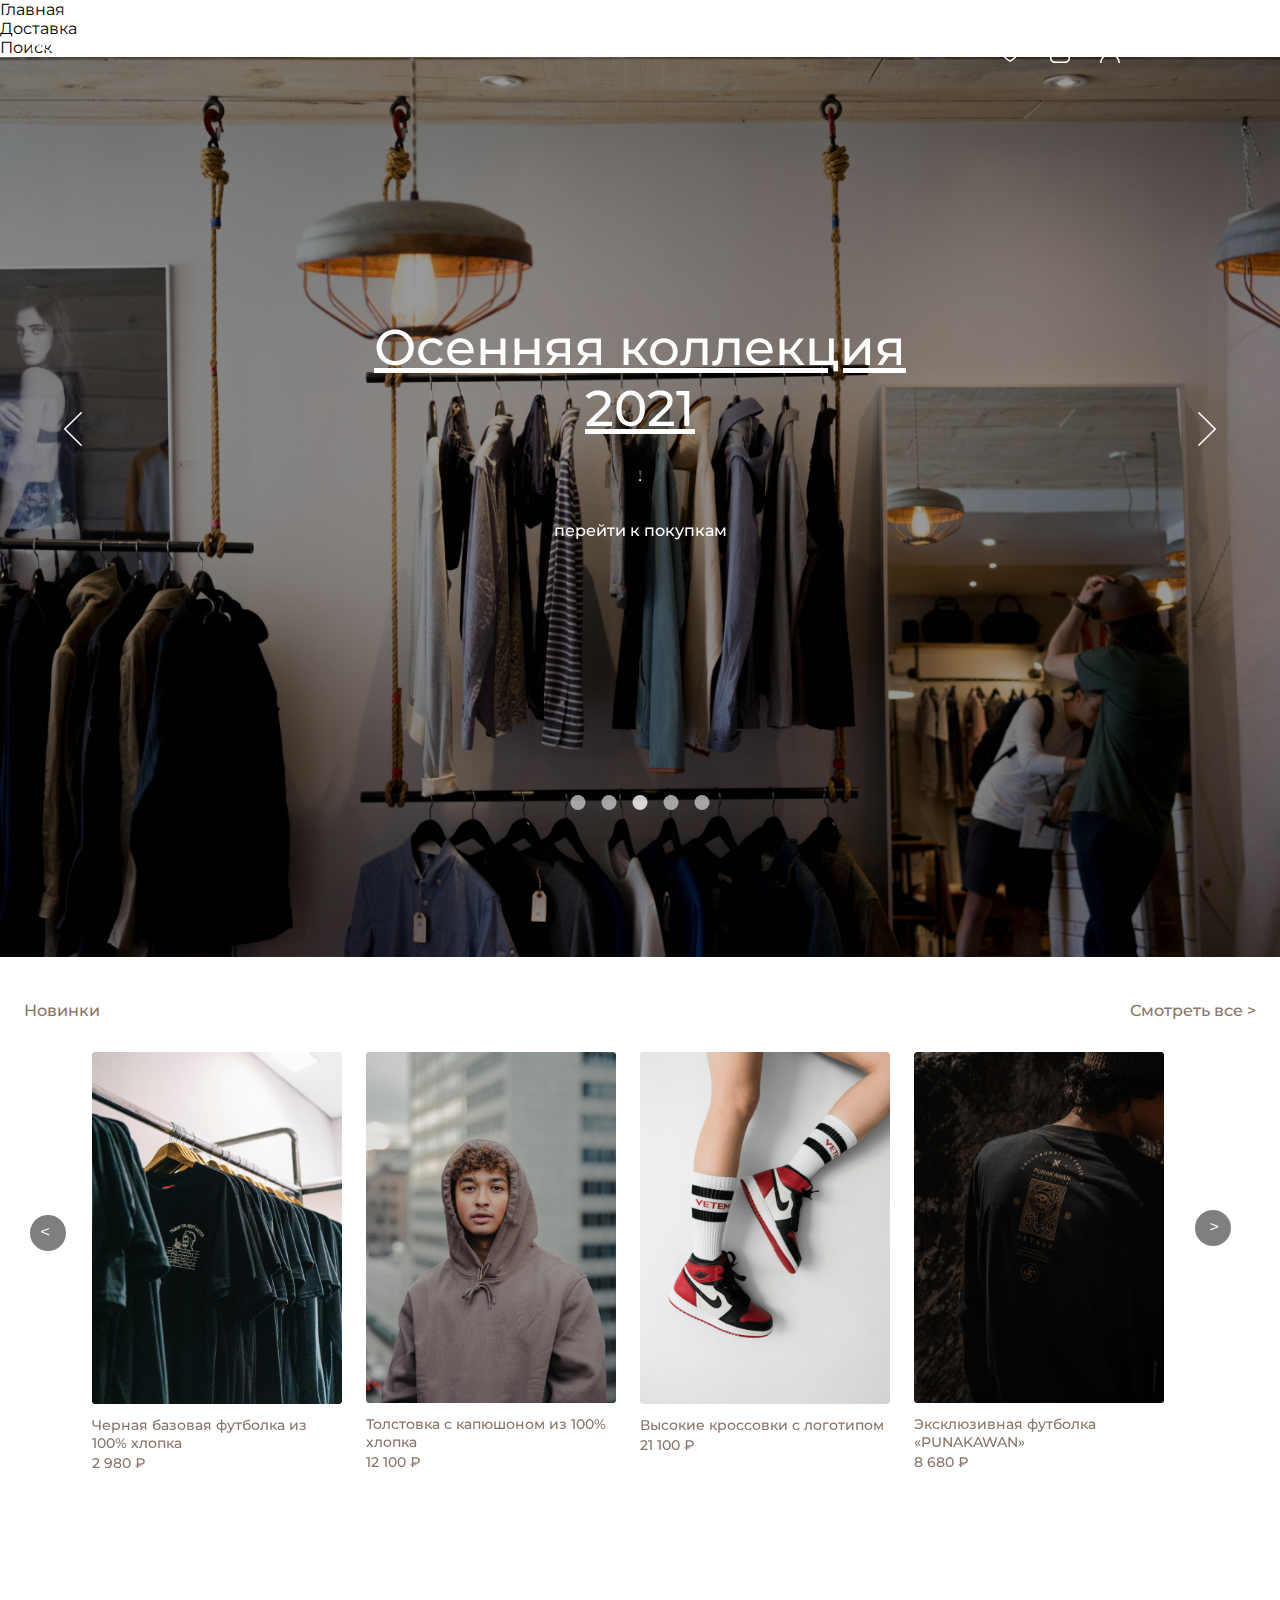
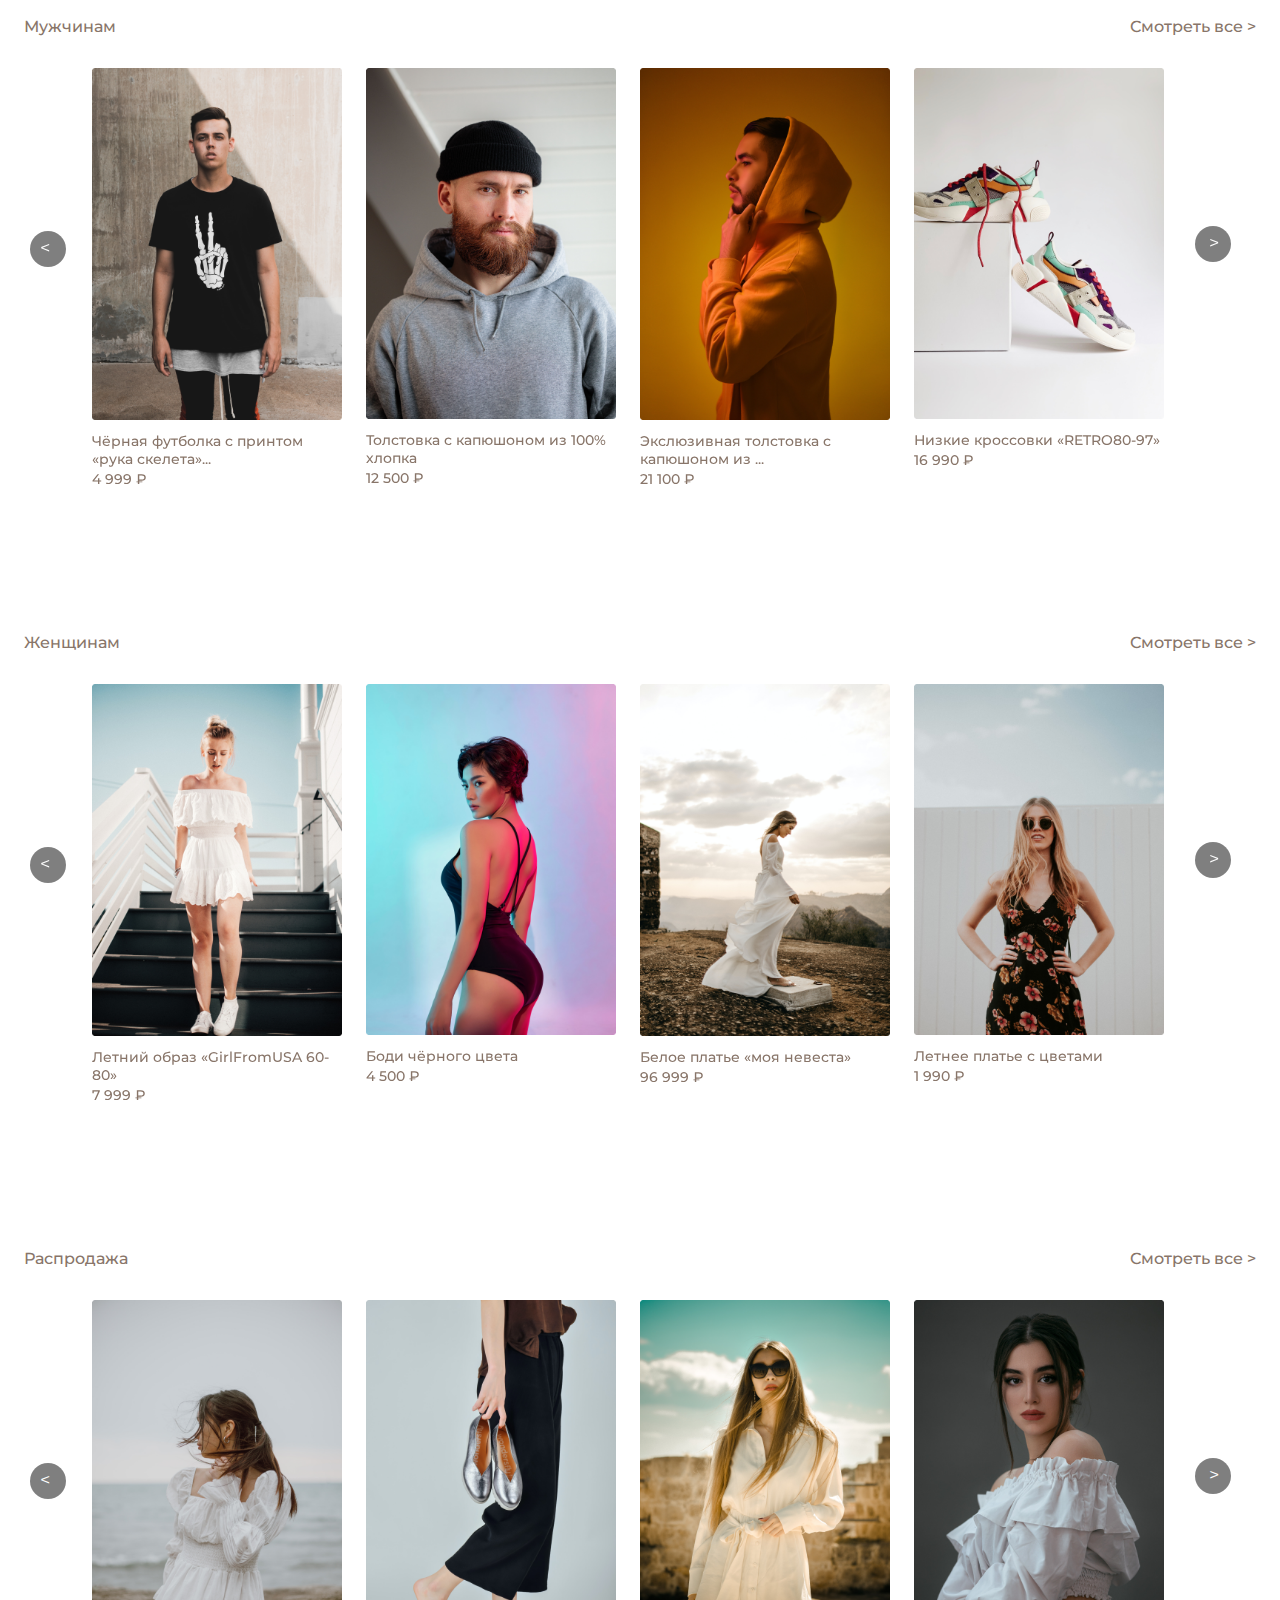
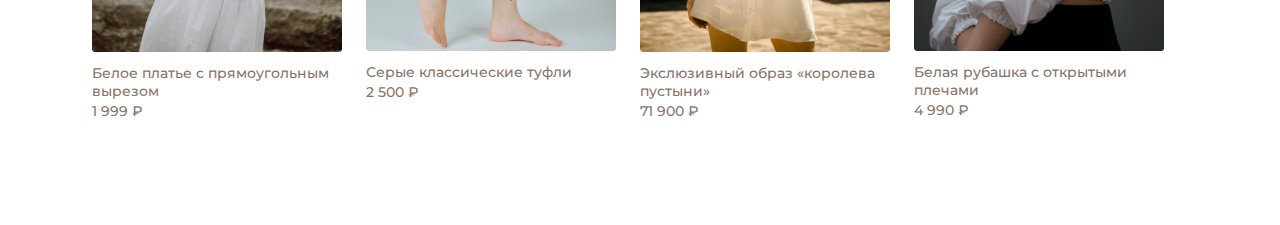
==== 2/3/index.html @ f9d37bdc "fp[df[df" ====
<!DOCTYPE html>
<html lang="ru">
<head>
    <meta charset="UTF-8">
    <meta name="viewport" content="width=device-width, initial-scale=1.0">
    <link rel="shortcut icon" href="favivon.ico" type="image/x-icon">
    <link rel="stylesheet" href="./assets/css/style.css">
    <link rel="stylesheet" href="https://cdnjs.cloudflare.com/ajax/libs/font-awesome/6.5.2/css/all.min.css" integrity="sha512-SnH5WK+bZxgPHs44uWIX+LLJAJ9/2PkPKZ5QiAj6Ta86w+fsb2TkcmfRyVX3pBnMFcV7oQPJkl9QevSCWr3W6A==" crossorigin="anonymous" referrerpolicy="no-referrer" />
    <script src="./assets/js/index.js" defer></script>
    <title>F*ckstore</title>
</head>
<body>
    <div class="burger">
        <div class="container--full burger__content">
          <ul class="burger__nav-list">
            <li>
              <a href="#">
                Главная
              </a>
            </li>
            <li>
              <a href="#">
                Доставка
              </a>
            </li>
            <li>
              <a href="#">
                Поиск
              </a>
            </li>
          </ul>
        </div>
    </div>
    <header>

        <div class="header-wrapper contaner">

            <nav class="header-nav">
                <a href="#">Новинки</a>
                <a href="#">Женщинам</a>
                <a href="#">Мужчинам</a>
                <a href="#">Распродажа</a>
            </nav>

            <div class="header-logo">
                <h1>F*CKSTORE</h1>
            </div>

            <div class="header-icons">
                <div class="header-icon">
                    <img src="./assets/img/icons/heart.svg" alt="heart">
                </div>
                <div class="header-icon">
                    <img src="./assets/img/icons/user.svg" alt="user">
                </div>
                <div class="header-icon">
                    <img src="./assets/img/icons/basket.svg" alt="basket">
                </div>
            </div>

            <div class="header-burger">
                <img src="./assets/img/icons/burger.svg" alt="burger">
            </div>

        </div>

    </header>

    <div class="banner">

        <div class="banner-photo">
            <img src="./assets/img/banner/banner.jpg" alt="banner-photo">
        </div>

        <div class="banner-content container">
            <h1>Осенняя коллекция 2021</h1>

            <hr>

            <a href="#">перейти к покупкам</a>

            
        </div>
        <div class="arrows">
            <div class="arrow">
                <img src="assets/img/banner/left.svg" alt="arrow">
            </div>
            <div class="arrow">
                <img src="assets/img/banner/right.svg" alt="arrow">
            </div>
        </div>
        <div class="points">
            <div class="point"></div>
            <div class="point"></div>
            <div class="point"></div>
            <div class="point"></div>
            <div class="point"></div>
        </div>



    </div>

    <main>
        <section id="newProducts" class="newProducts-wrapper container">
           
            <div class="newProducts-header">
                <p>Новинки</p>
                <a href="#">Смотреть все ></a>
            </div>

            <div class="products">
                <div class="product">
                    <div class="product-photo">
                        <img src="assets/img/products/product_1.png" alt="product">
                    </div>
                    <div class="product-content">
                        <p>Черная базовая футболка из 100% хлопка</p>
                        <p>2 980 ₽</p>
                    </div>
                </div>
                <div class="product">
                    <div class="product-photo">
                        <img src="./assets/img/products/product_2.png" alt="product">
                    </div>
                    <div class="product-content">
                        <p>Белая толстовка с капюшоном и логотипом</p>
                        <p>7 980 ₽</p>
                    </div>
                </div>
                <div class="product">
                    <div class="product-photo">
                        <img src="./assets/img/products/product_3.png" alt="product">
                    </div>
                    <div class="product-content">
                        <p>Толстовка с капюшоном из 100% хлопка</p>
                        <p>12 100 ₽</p>
                    </div>
                </div>
                <div class="product">
                    <div class="product-photo">
                        <img src="./assets/img/products/product_4.png" alt="product">
                    </div>
                    <div class="product-content">
                        <p>Высокие кроссовки с логотипом</p>
                        <p>21 100 ₽</p>
                    </div>
                </div>
                <div class="product">
                    <div class="product-photo">
                        <img src="./assets/img/products/product_5.png" alt="product">
                    </div>
                    <div class="product-content">
                        <p>Эксклюзивная футболка «PUNAKAWAN»</p>
                        <p>8 680 ₽</p>
                    </div>
                </div>
                <div class="arrows">
                    <div class="arrow"><</div>
                    <div class="arrow">></div>
                </div>
            </div>
        </section>
        <section id="newProducts" class="newProducts-wrapper container">
           
            <div class="newProducts-header">
                <p>Мужчинам</p>
                <a href="#">Смотреть все ></a>
            </div>

            <div class="products">
                <div class="product">
                    <div class="product-photo">
                        <img src="assets/img/products/product_6.png" alt="product">
                    </div>
                    <div class="product-content">
                        <p>Чёрная футболка с принтом «рука скелета»...</p>
                        <p>4 999 ₽</p>
                    </div>
                </div>
                <div class="product">
                    <div class="product-photo">
                        <img src="assets/img/products/product_7.png" alt="product">
                    </div>
                    <div class="product-content">
                        <p>Белая толстовка с капюшоном и надписью...</p>
                        <p>6 199 ₽</p>
                    </div>
                </div>
                <div class="product">
                    <div class="product-photo">
                        <img src="assets/img/products/product_8.png" alt="product">
                    </div>
                    <div class="product-content">
                        <p>Толстовка с капюшоном из 100% хлопка</p>
                        <p>12 500 ₽</p>
                    </div>
                </div>
                <div class="product">
                    <div class="product-photo">
                        <img src="assets/img/products/product_9.png" alt="product">
                    </div>
                    <div class="product-content">
                        <p>Экслюзивная толстовка с капюшоном из ...</p>
                        <p>21 100 ₽</p>
                    </div>
                </div>
                <div class="product">
                    <div class="product-photo">
                        <img src="assets/img/products/product_10.png" alt="product">
                    </div>
                    <div class="product-content">
                        <p>Низкие кроссовки «RETRO80-97»</p>
                        <p>16 990 ₽</p>
                    </div>
                </div>
                <div class="arrows">
                    <div class="arrow"><</div>
                    <div class="arrow">></div>
                </div>
            </div>
        </section>
        <section id="newProducts" class="newProducts-wrapper container">
           
            <div class="newProducts-header">
                <p>Женщинам</p>
                <a href="#">Смотреть все ></a>
            </div>

            <div class="products">
                <div class="product">
                    <div class="product-photo">
                        <img src="assets/img/products/product_11.png" alt="product">
                    </div>
                    <div class="product-content">
                        <p>Летний образ «GirlFromUSA 60-80»</p>
                        <p>7 999 ₽</p>
                    </div>
                </div>
                <div class="product">
                    <div class="product-photo">
                        <img src="assets/img/products/product_12.png" alt="product">
                    </div>
                    <div class="product-content">
                        <p>Эксклюзивное платье «с любовью из Росс...</p>
                        <p>9 199 ₽</p>
                    </div>
                </div>
                <div class="product">
                    <div class="product-photo">
                        <img src="assets/img/products/product_13.png" alt="product">
                    </div>
                    <div class="product-content">
                        <p>Боди чёрного цвета</p>
                        <p>4 500 ₽</p>
                    </div>
                </div>
                <div class="product">
                    <div class="product-photo">
                        <img src="assets/img/products/product_14.png" alt="product">
                    </div>
                    <div class="product-content">
                        <p>Белое платье «моя невеста»</p>
                        <p>96 999 ₽</p>
                    </div>
                </div>
                <div class="product">
                    <div class="product-photo">
                        <img src="assets/img/products/product_15.png" alt="product">
                    </div>
                    <div class="product-content">
                        <p>Летнее платье с цветами</p>
                        <p>1 990 ₽</p>
                    </div>
                </div>
                <div class="arrows">
                    <div class="arrow"><</div>
                    <div class="arrow">></div>
                </div>
            </div>
        </section>
        <section id="newProducts" class="newProducts-wrapper container">
           
            <div class="newProducts-header">
                <p>Распродажа</p>
                <a href="#">Смотреть все ></a>
            </div>

            <div class="products">
                <div class="product">
                    <div class="product-photo">
                        <img src="assets/img/products/product_16.png" alt="product">
                    </div>
                    <div class="product-content">
                        <p>Белое платье с прямоугольным вырезом</p>
                        <p>1 999 ₽</p>
                    </div>
                </div>
                <div class="product">
                    <div class="product-photo">
                        <img src="assets/img/products/product_17.png" alt="product">
                    </div>
                    <div class="product-content">
                        <p>Эксклюзивное платье «RETRO60-66»</p>
                        <p>11 999 ₽</p>
                    </div>
                </div>
                <div class="product">
                    <div class="product-photo">
                        <img src="assets/img/products/product_18.png" alt="product">
                    </div>
                    <div class="product-content">
                        <p>Серые классические туфли</p>
                        <p>2 500 ₽</p>
                    </div>
                </div>
                <div class="product">
                    <div class="product-photo">
                        <img src="assets/img/products/product_19.png" alt="product">
                    </div>
                    <div class="product-content">
                        <p>Экслюзивный образ «королева пустыни»</p>
                        <p>71 900 ₽</p>
                    </div>
                </div>
                <div class="product">
                    <div class="product-photo">
                        <img src="assets/img/products/product_20.png" alt="product">
                    </div>
                    <div class="product-content">
                        <p>Белая рубашка с открытыми плечами</p>
                        <p>4 990 ₽</p>
                    </div>
                </div>
                <div class="arrows">
                    <div class="arrow"><</div>
                    <div class="arrow">></div>
                </div>
            </div>
        </section>
    </main>
    <div id="myModal" class="modal">
        <div class="modal__content">
          <h3>Это действительно раздражающее модальное окно. ЗАКРОЙТЕ МЕНЯ, ЕСЛИ МОЖЕТЕ!))))</h3>
          <div class="modal__buttons">
            <button class="modal__close_button" onclick="closeModal()">Закрыть</button>
          </div>
        </div>
      </div>
    <script>
        setTimeout(() => { console.log('Test') }, 2000);
    
        /**
         * Block modal close button and show timer
         * @constructor
         * @param {number} time - time in seconds
         * @param {Element} button - button element
         */
        function blockCloseButton(time, button) {
          const baseButtonInnerHTML = button.innerHTML;
    
          function changeCounterText() {
            button.innerHTML = `<span class="counter">${time}</span> ${baseButtonInnerHTML}`
            time--;
          }
    
          button.disabled = true;
          changeCounterText();
          let timer = setInterval(() => {
            if (time > 0) {
              changeCounterText();
            } else {
              localStorage.setItem('modalOpened', 'true');
              clearInterval(timer);
              button.innerHTML = baseButtonInnerHTML;
              button.disabled = false;
            }
          }, 1000);
        }
    
        function openModal() {
          const modal = document.querySelector('.modal');
          document.body.style.overflow = 'hidden';
    
          blockCloseButton(10, modal.querySelector('.modal__close_button'));
    
          modal.classList.add('open');
        }
    
        function closeModal() {
          const modal = document.querySelector('.modal');
          document.body.style.overflow = '';
    
          modal.classList.remove('open');
        }
    
        function handleIntersect(entries, observer) {
          entries.forEach((entry) => {
            if (entry.isIntersecting && !localStorage.getItem('modalOpened')) {
              openModal();
            }
    
            prevRatio = entry.intersectionRatio;
          });
        }
    
        let observer;
    
        let options = {
          root: null,
          rootMargin: "0px",
          threshold: .3,
        };
    
        observer = new IntersectionObserver(handleIntersect, options);
        observer.observe(document.querySelector('.faq'));
      </script>
    

</body>
</html>
---- 2/3/assets/css/style.css ----
@import url('https://fonts.googleapis.com/css2?family=Montserrat:ital,wght@0,100..900;1,100..900&display=swap');

:root {
    --main-white: #fff;
    --main-brown: #887569;
    --main-black: rgba(0, 0, 0, 0.5);

}

* {
    margin: 0;
    padding: 0;
    bottom: 0;
    box-sizing: border-box;
    
}

html {
    scroll-behavior: smooth;
}

body {
    background-color: var(--main-white);
    font-family: 'Montserrat', sans-serif;
    transition: all 0.3s ease-in-out;
}

button, input {
    font-family: 'Montserrat', sans-serif;

}

a{ 
    color: inherit;
    text-decoration: none;

}

ul, li {
    list-style: none;
    text-decoration: none;

}

img{
    width: 100%;
    height: 100%;
    object-fit: cover;

}

.container {
    max-width: 1800px;
    margin: 0 auto;
}

/*header*/
.header-wrapper{
    position: fixed;
    top: 0;
    bottom: 90%;
    left: 0;
    right: 0;
    width: 100%;

    display: flex;
    flex-direction: row;
    justify-content: center;
    align-items: center;
    text-align: center;


    padding: 0 30px;
}

.header-nav{
    display: flex;
    flex-direction: row;
    justify-content: center;
    align-items: center;
    gap: 32px;
    flex: 1;
}

.header-logo {
    flex: 1;
}

.header-nav a{
    cursor: pointer;
    font-size: 16px;
    font-weight: 400;
    color: var(--main-white);
    transition: all 0.3s ease-in-out;
}

.header-nav a:hover {
    text-decoration: underline;
}

.header-logo h1{
    font-size: 24px;
    font-family: 700;
    color: var(--main-white);
    
}

.header-icons {
    display: flex;
    flex-direction: row;
    justify-content: center;
    align-items: center;
    gap: 30px;
    flex: 1;
    margin-top: 20px;
    
}
.header-icons img {
    cursor: pointer;
    
}

.header-burger{
    display: none;
}

/*banner*/

.banner-content {
    position:absolute;
    bottom: 0%;
    left: 50%;
    transform: translateX(-50%);

    display: flex;
    flex-direction: column;
    justify-content: center;
    align-items: center;
    text-align: center;
    gap: 40px;
}


.banner-content h1{
    font-size: 50px;
    font-weight: 500;
    text-decoration: underline;
    color: var(--main-white);
}

.banner-content a{
    font-size: 16px;
    font-weight: 500;
    color: var(--main-white);
    transition: all 0.3s ease-in-out;
}

.banner-content a:hover {
    text-decoration: underline;
}

.arrows{
    display: flex;
    flex-direction: row;
    justify-content: space-between;
    align-items: center;

    
}

.arrow:first-child{
    position: absolute;
    left: 5%;
    bottom: 50%;
    cursor: pointer;
}
.arrow:last-child{
    position: absolute;
    right: 5%;
    bottom: 50%;
    cursor: pointer;
}
.points{
    position: absolute;
    left: 50%;
    transform: translateX(-50%);
    bottom: 0;

    display: flex;
    flex-direction: row;
    justify-content: center;
    align-items: center;
    gap: 16px;
}
.point{
    width: 15px;
    height: 15px;
    border-radius: 50%;
    background-color: #c4c4c4;

    cursor: pointer;
    opacity: 0.8;
    transition: all 0.3s ease-in-out;
}

.point:hover{
    background-color: var(--main-white);
}
.point:nth-last-child(3){
    background-color: var(--main-white);
}

/*продукты*/

.newProducts-wrapper{
    margin-top: 40px;
}

.newProducts-header{
    display: flex;
    flex-direction: row;
    justify-content: space-between;
    align-items: center;
    margin-bottom: 32px;
}

.newProducts-header p{
    color: var(--main-brown);
    font-size: 16px;
    font-weight: 500;
}

.newProducts-header a{
    color: var(--main-brown);
    font-size: 16px;
    font-weight: 500;
    transition: all 0.3s ease-in-out;
}

.newProducts-header a:hover{
    text-decoration: underline;
}

.products{
    display: flex;
    flex-direction: row;
    justify-content: center;
    align-items: center;
    flex-wrap: wrap;
    gap: 24px;

    position: relative;
}
.product{
    width: 337px;
    height: 525px;
    padding-bottom: 2px;

    cursor: pointer;
}
.product-content{
    display: flex;
    flex-direction: column;
    justify-content: flex-start;
    align-items: flex-start;
    gap: 2px;

    margin-top: 8px;
}
.product-content p{
    font-size: 14px;
    font-weight: 500;
    color: var(--main-brown);
}
.products .arrows .arrow{
    background-color: var(--main-black);
    width: 36px;
    height: 36px;
    border-radius: 50%;

    font-size: 18px;
    color: var(--main-white);
    cursor: pointer;
}

.products .arrows .arrow:first-child{
    position: absolute;
    left: 0.5%;
    padding-left: 10px;
    padding-top: 6px;
    top: 31%;

}
.products .arrows .arrow:last-child{
    position: absolute;
    right: 2%;
    padding-left: 14px;
    padding-top: 6px;
    top: 30%;

}
.accordion {
    width: 100%;
    /* max-width: 30rem; */
  }
  
  .accordion__trigger {
    justify-content: space-between;
    width: 100%;
  }
  
  .accordion__trigger__icon {
    transition: .05s ease-out;
    transform: rotate(0);
  }
  
  .accordion__container {
    transition: .15s ease-out;
    overflow: hidden;
    max-height: 0;
  }
  
  .accordion.open .accordion__trigger__icon {
    transform: rotate(45deg);
  }
  
  .accordion__content {
    padding: 1rem;
    height: 100%;
  }
  button,
.button {
  display: flex;
  align-items: center;
  justify-content: center;
  gap: .5rem;
  border-radius: .5rem;
  background: #1454b5;
  border: 1px solid #1454b5;
  padding: .5rem 1rem;
  font-size: 1rem;
  transition: .3s ease-in;
}

button,
button span,
button p,
.button,
.button span,
.button p {
  color: #fff;
  font-weight: 500;
}

button:hover,
.button:hover {
  background: #0963eb;
  border: 1px solid #0963eb;
}

button:disabled,
.button:disabled {
  background: #252525;
  border: 1px solid #252525;
}

.danger {
  background: #e02222;
  border: 1px solid #e02222;
}

.danger:hover {
  background: #cc0606;
  border: 1px solid #cc0606;
}

.outline {
  background: none;
}

.icon {
  padding: .5rem;
  aspect-ratio: 1/1;
}

.light {
  background: #101010;
  border: 1px solid #101010;
}

.light:hover {
  background: #1d1d1d;
  border: 1px solid #1d1d1d;
}

.light:active {
  background: #303030;
  border: 1px solid #303030;
}

.light.selected {
  background: #353535;
  border: 1px solid #353535;
}

.transparent {
  background: #1d1d1d00;
  border: 1px solid #1d1d1d00;
}

.transparent:hover {
  background: #1d1d1d;
  border: 1px solid #1d1d1d;
}

.transparent:active {
  background: #303030;
  border: 1px solid #303030;
}

.transparent.selected {
  background: #353535;
  border: 1px solid #353535;
}
.modal {
    display: none;
    position: fixed;
    z-index: var(--modal-z-index);
    left: 0;
    top: 0;
    width: 100%;
    height: 100%;
    overflow: auto;
  
    background-color: rgba(0, 0, 0, .5);
    transition: opacity .3s ease;
  }
  
  .modal__buttons {
    margin-top: 2rem;
    display: flex;
    gap: 1rem;
  }
  
  .modal.open {
    display: block;
  }
  
  .modal__content {
    border-radius: 1rem;
    background-color: #1c1c1c;
    margin: 15% auto;
    padding: 20px;
    width: 80%;
    max-width: 500px;
    /* box-shadow: 0 5px 15px rgba(0, 0, 0, .3); */
    animation: slide-down .3s ease-out;
  }
  
  .modal__close {
    color: #adadad;
    float: right;
    font-size: 1rem;
    font-weight: bold;
    cursor: pointer;
  }
  
  .modal__close:hover,
  .modal__close:focus {
    color: #dddddd;
    text-decoration: none;
    cursor: pointer;
  }
  
  @keyframes slide-down {
    from {
      transform: translateY(-50px);
      opacity: 0;
    }
  
    to {
      transform: translateY(0);
      opacity: 1;
    }
  }
  
  .counter {
    width: 1rem;
    font-variant-numeric: tabular-nums;
  }
/*медиазапросы*/

@media (max-width: 1700px) {
    .banner-content{
        bottom: 40%;
    }

    .arrow:first-child{
        bottom: 50%;
    }
    .arrow:last-child{
        bottom: 50%;
    }
    .points{
        bottom: 10%;
    }
    
}
@media (max-width: 1500px) {
    .banner-photo img {
        height: 100vh;
    }
    
}
@media (max-width: 1024px) {
    .header-nav, .header-icons
      { display: none;}
 .header-burger {
    display: block;
    cursor: pointer;
 }
 .product:nth-last-child(4){
    display: none;
   }

}
@media (max-width: 1800px) {
    .container {
        padding: 0 24px;
    }
    .product{
        width: 250px;
    }
}
@media (max-width: 1400px) {
   .product:nth-last-child(5){
    display: none;
   }
    }
@media (max-width: 850px) {
    .product:nth-last-child(3){
        display: none;
       }
}
@media (max-width: 570px) {
    .product:nth-last-child(2){
        display: none;
       }
    .banner-content h1{
        font-size: 40px;
    }
}
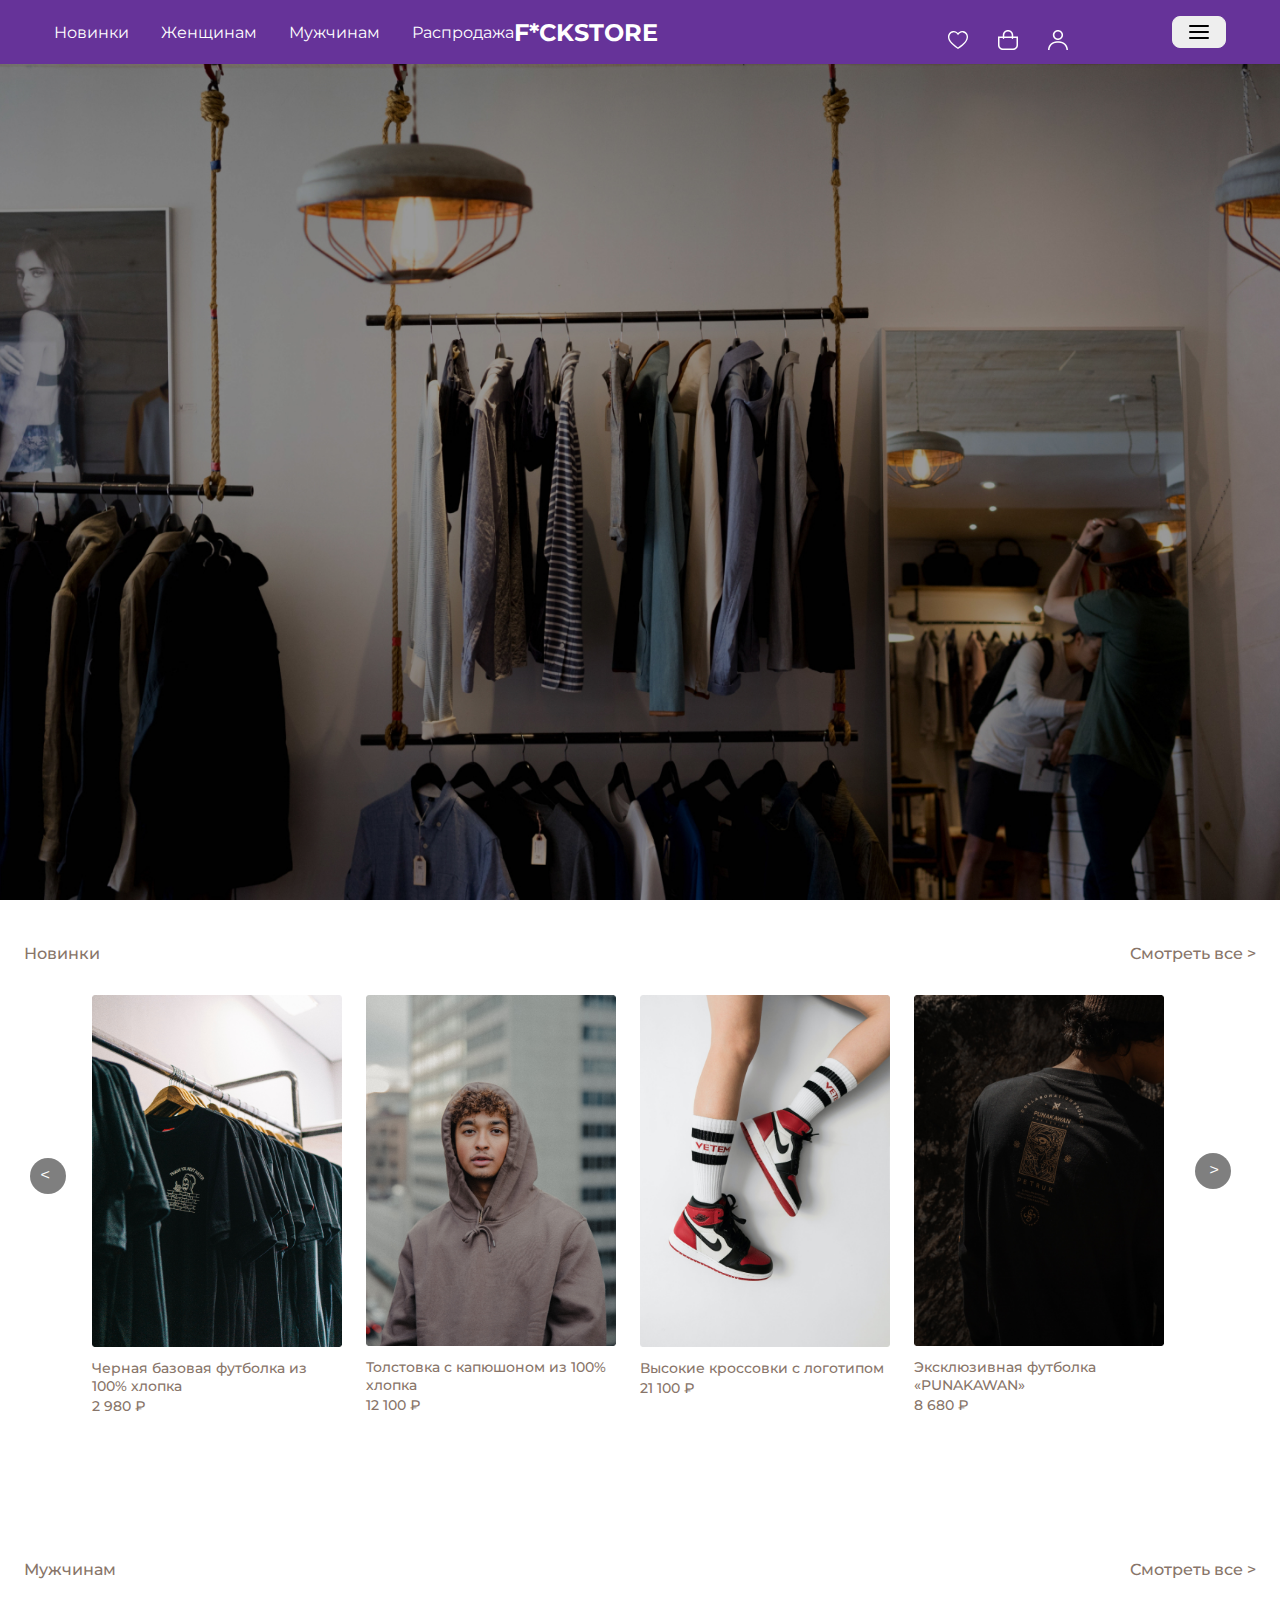
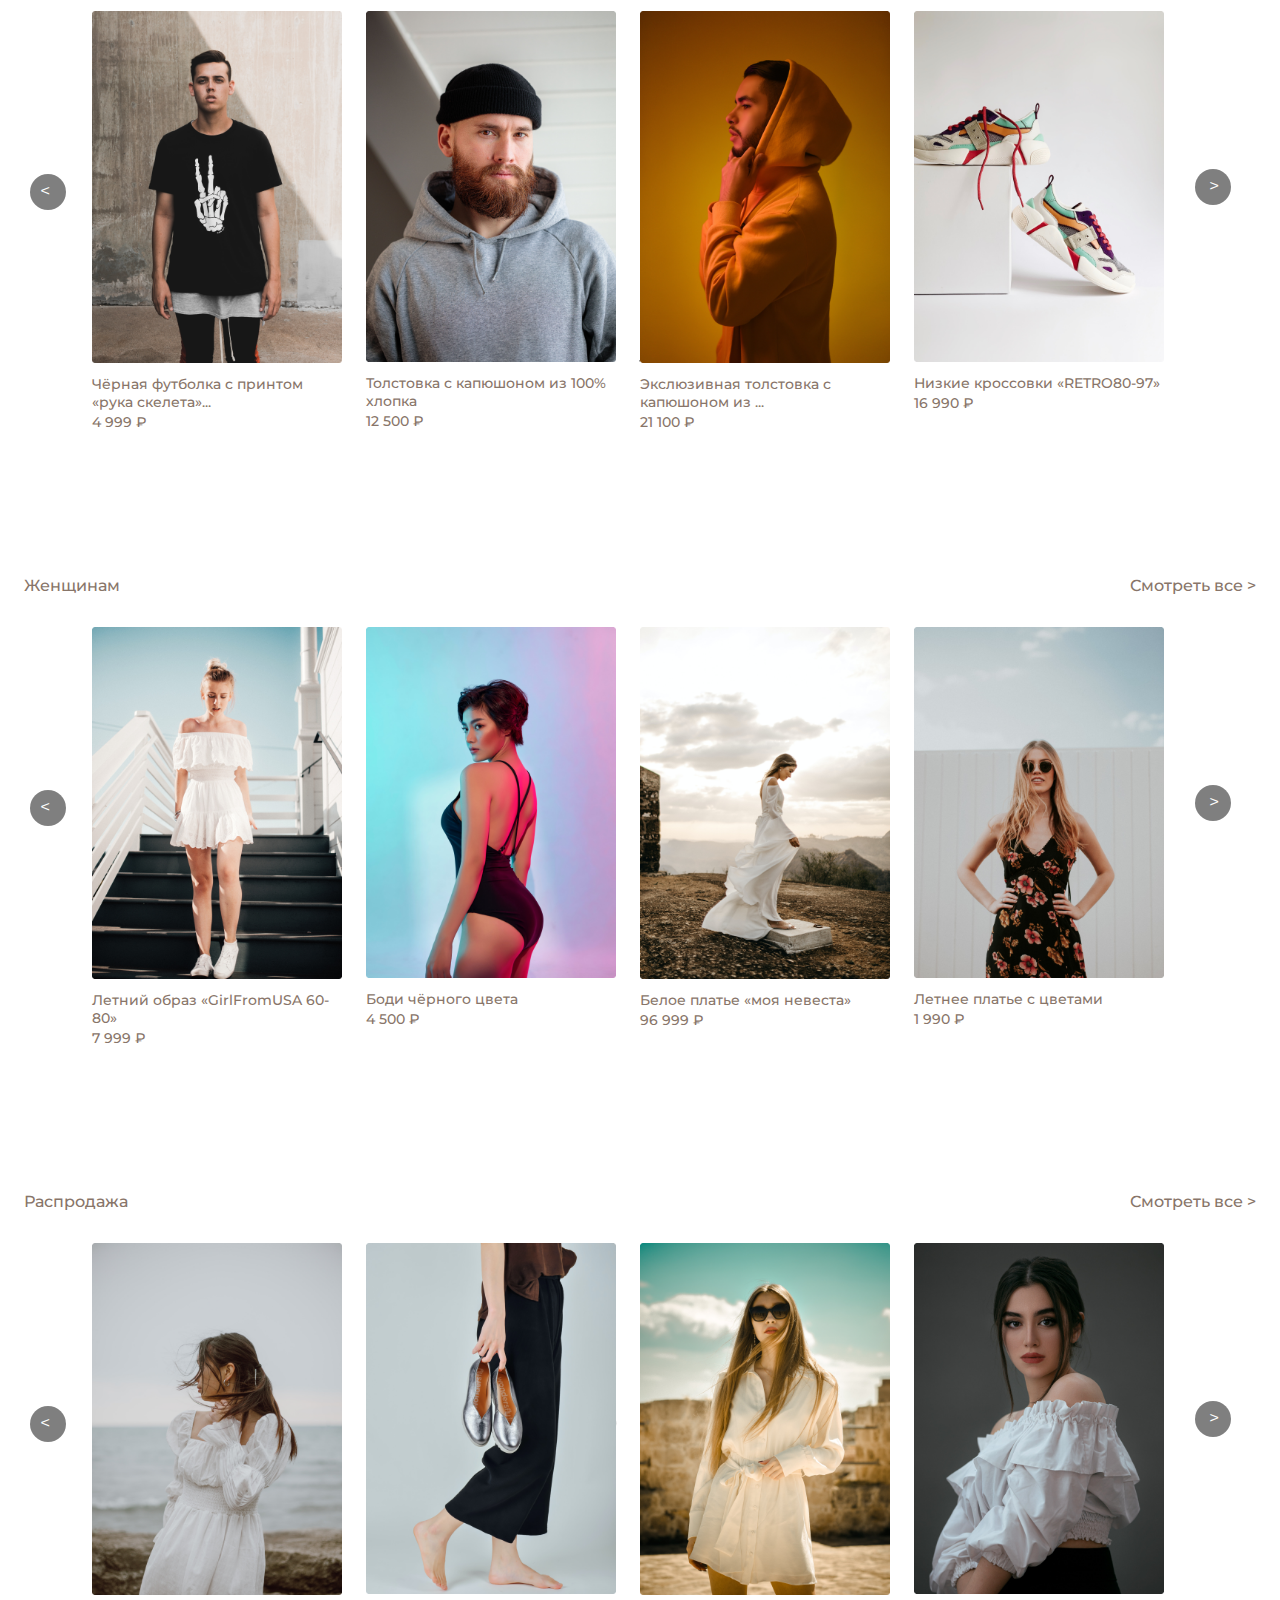
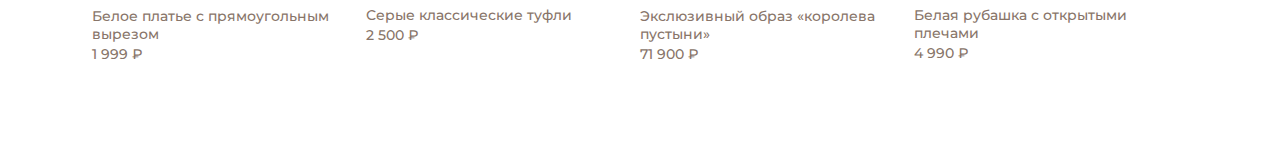
==== commit f810e298: "srez" ====
--- a/2/3/index.html
+++ b/2/3/index.html
@@ -31,9 +31,10 @@
           </ul>
         </div>
     </div>
+
     <header>
 
-        <div class="header-wrapper contaner">
+        <div class="header-wrapper container">
 
             <nav class="header-nav">
                 <a href="#">Новинки</a>
@@ -58,9 +59,9 @@
                 </div>
             </div>
 
-            <div class="header-burger">
-                <img src="./assets/img/icons/burger.svg" alt="burger">
-            </div>
+            <button onclick="triggerBurger(event)">
+                <img src="assets/img/icons/burger.svg" alt="burger">
+            </button>
 
         </div>
 
@@ -380,6 +381,7 @@
     
         function openModal() {
           const modal = document.querySelector('.modal');
+          console.log('dfgdgdfg');
           document.body.style.overflow = 'hidden';
     
           blockCloseButton(10, modal.querySelector('.modal__close_button'));
@@ -393,27 +395,23 @@
     
           modal.classList.remove('open');
         }
-    
         function handleIntersect(entries, observer) {
           entries.forEach((entry) => {
             if (entry.isIntersecting && !localStorage.getItem('modalOpened')) {
               openModal();
             }
     
-            prevRatio = entry.intersectionRatio;
           });
         }
-    
-        let observer;
     
         let options = {
           root: null,
           rootMargin: "0px",
-          threshold: .3,
+          threshold: 0,
         };
     
-        observer = new IntersectionObserver(handleIntersect, options);
-        observer.observe(document.querySelector('.faq'));
+        const observer = new IntersectionObserver(handleIntersect, options);
+        observer.observe(document.querySelector('#newProducts'));
       </script>
     
 
--- a/2/3/assets/css/style.css
+++ b/2/3/assets/css/style.css
@@ -5,6 +5,8 @@
     --main-white: #fff;
     --main-brown: #887569;
     --main-black: rgba(0, 0, 0, 0.5);
+
+    --header-height: 4rem;
 
 }
 
@@ -21,6 +23,7 @@
 }
 
 body {
+    position: relative;
     background-color: var(--main-white);
     font-family: 'Montserrat', sans-serif;
     transition: all 0.3s ease-in-out;
@@ -51,27 +54,30 @@
 }
 
 .container {
+    width: 100%;
     max-width: 1800px;
     margin: 0 auto;
 }
 
 /*header*/
+header {
+    background: rebeccapurple;
+    top: 0;
+    left: 0;
+    width: 100%;
+
+    display: flex;
+    align-items: center;
+
+    position: fixed;
+    z-index: 1000;
+    height: var(--header-height);
+    padding-inline: 30px;
+}
 .header-wrapper{
-    position: fixed;
-    top: 0;
-    bottom: 90%;
-    left: 0;
-    right: 0;
-    width: 100%;
-
-    display: flex;
-    flex-direction: row;
-    justify-content: center;
-    align-items: center;
-    text-align: center;
-
-
-    padding: 0 30px;
+    display: flex;
+    justify-content: space-between;
+    align-items: center;
 }
 
 .header-nav{
@@ -119,6 +125,20 @@
 .header-icons img {
     cursor: pointer;
     
+}
+
+.burger {
+    position: fixed;
+    width: 100%;
+    top: var(--header-height);
+    background: #e8e8e8;
+    height: 100%;
+    z-index: 1000;
+    transform: translateX(100%);
+    transition: 0.3s ease-out;
+}
+.burger.open {
+    transform: translateX(0);
 }
 
 .header-burger{
@@ -336,8 +356,8 @@
   justify-content: center;
   gap: .5rem;
   border-radius: .5rem;
-  background: #1454b5;
-  border: 1px solid #1454b5;
+  background: #eee;
+  border: 1px solid #eee;
   padding: .5rem 1rem;
   font-size: 1rem;
   transition: .3s ease-in;
@@ -355,8 +375,8 @@
 
 button:hover,
 .button:hover {
-  background: #0963eb;
-  border: 1px solid #0963eb;
+  background: #7e7e7e;
+  border: 1px solid #7e7e7e;
 }
 
 button:disabled,
